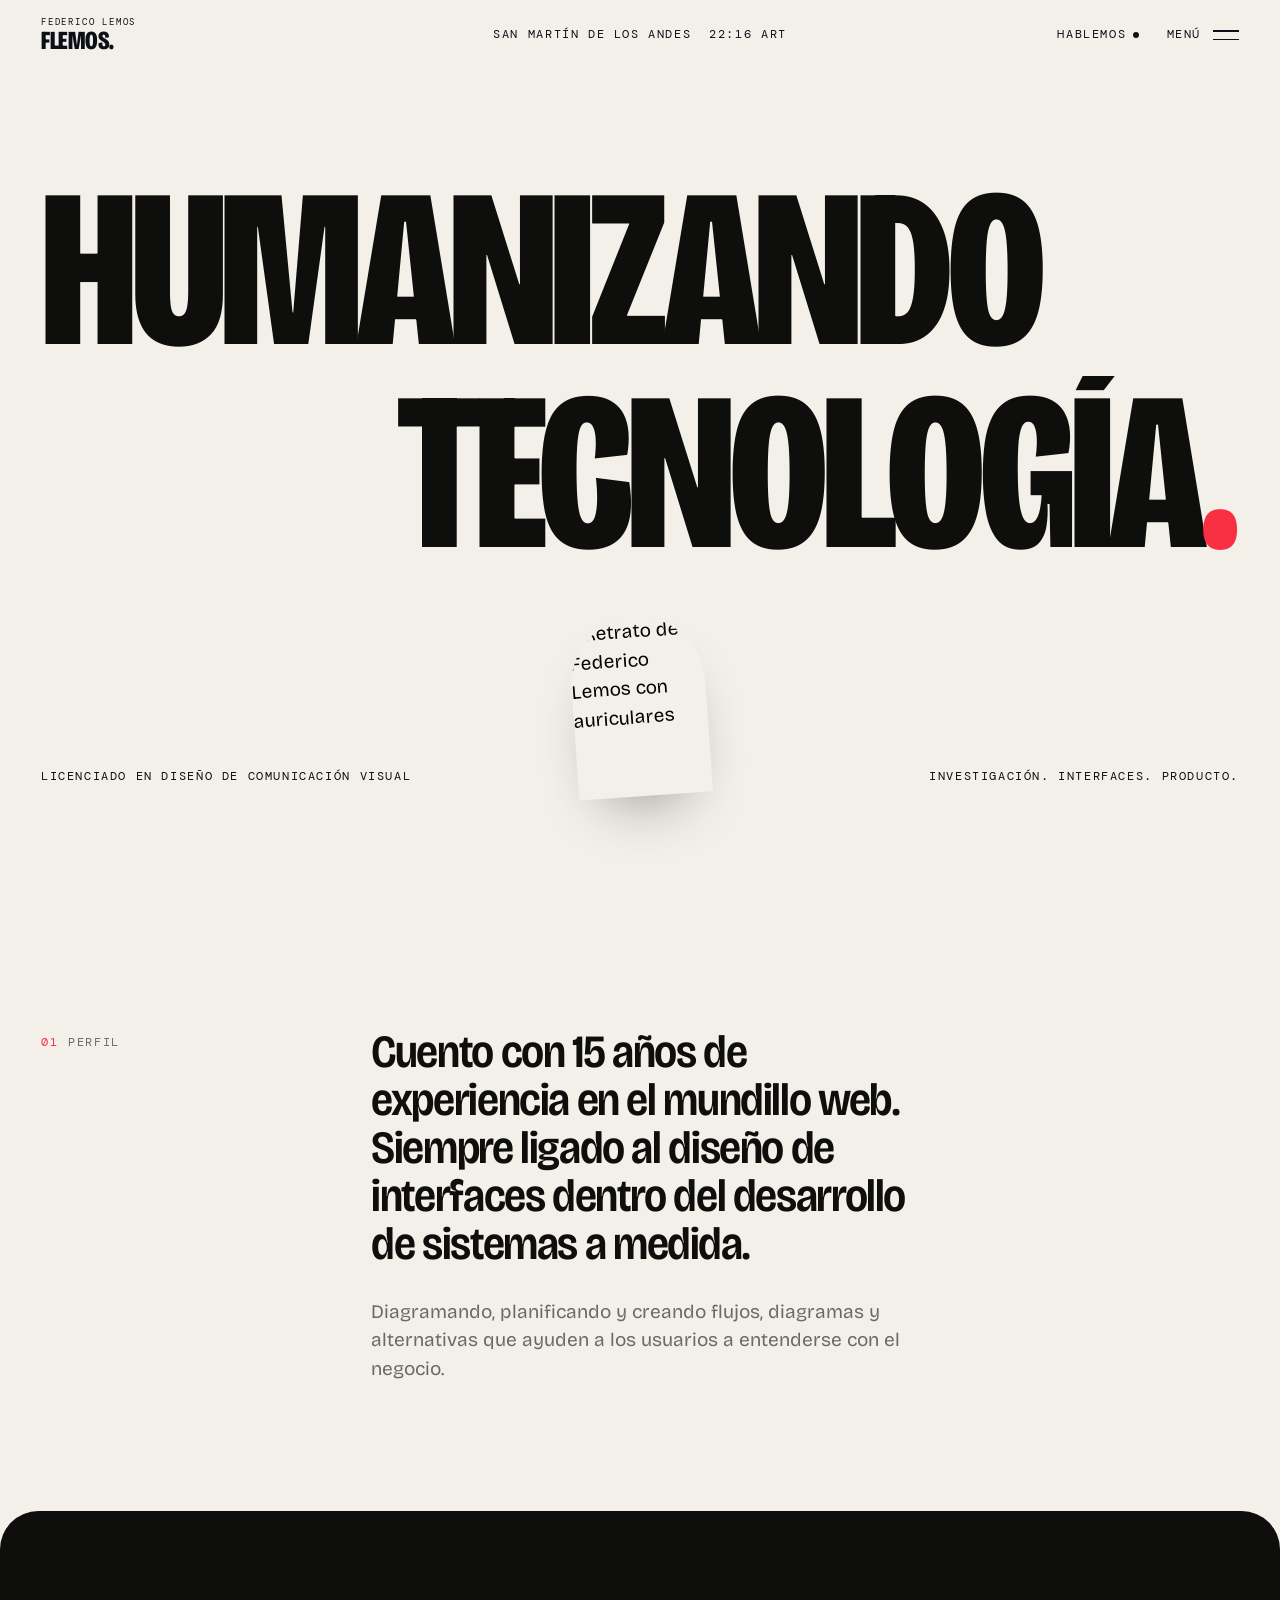
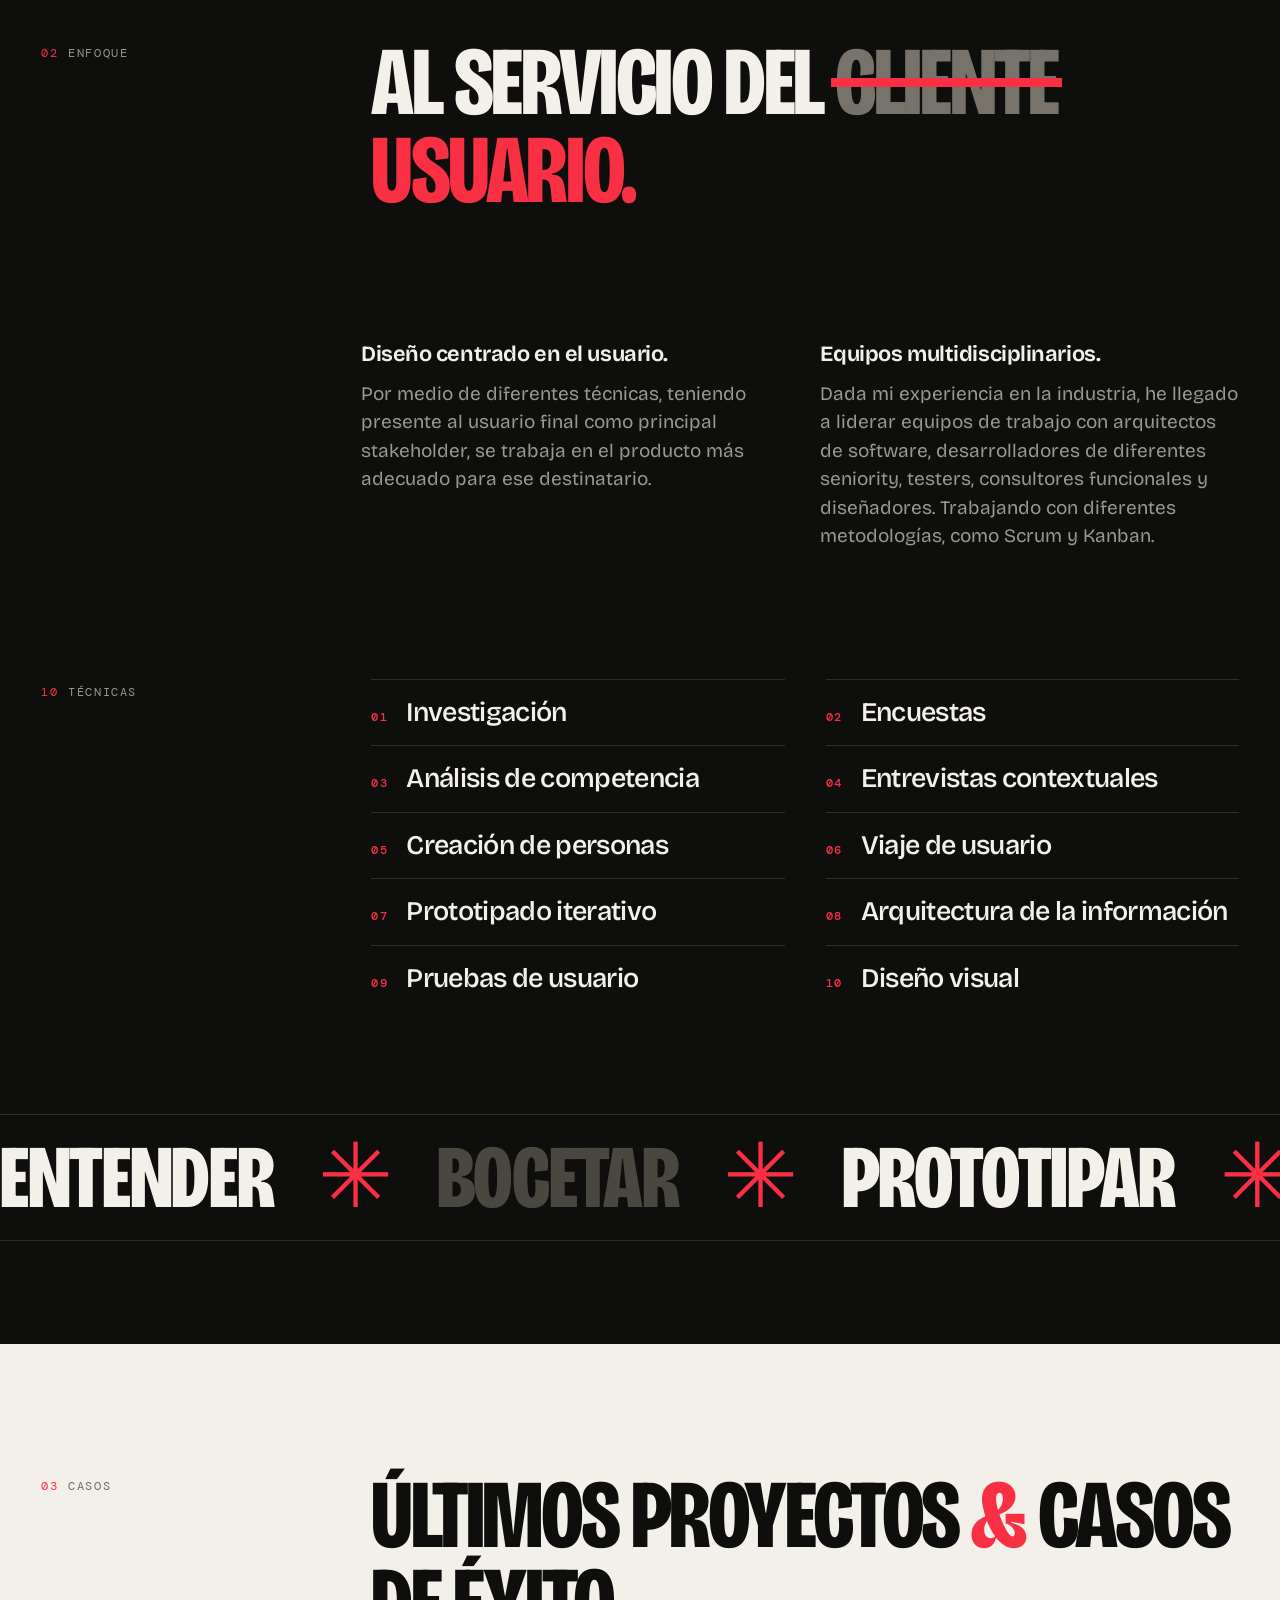
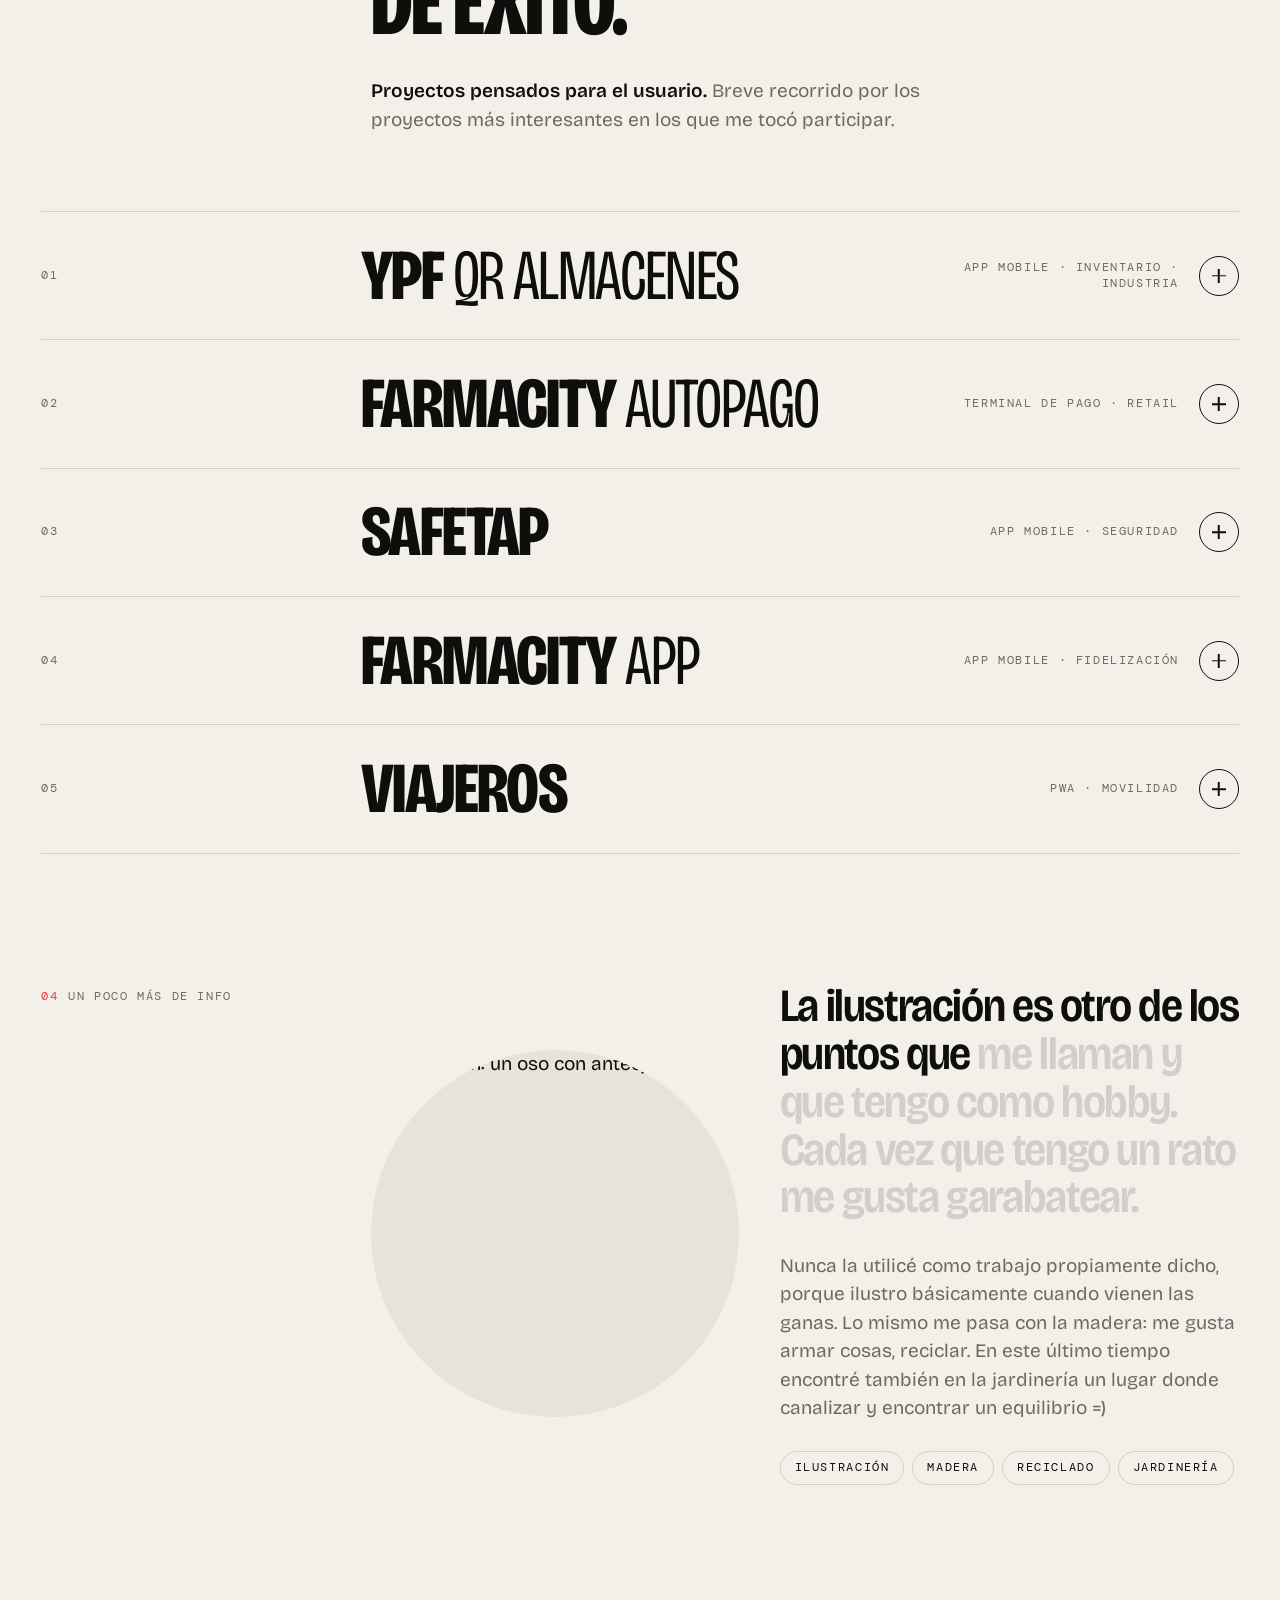
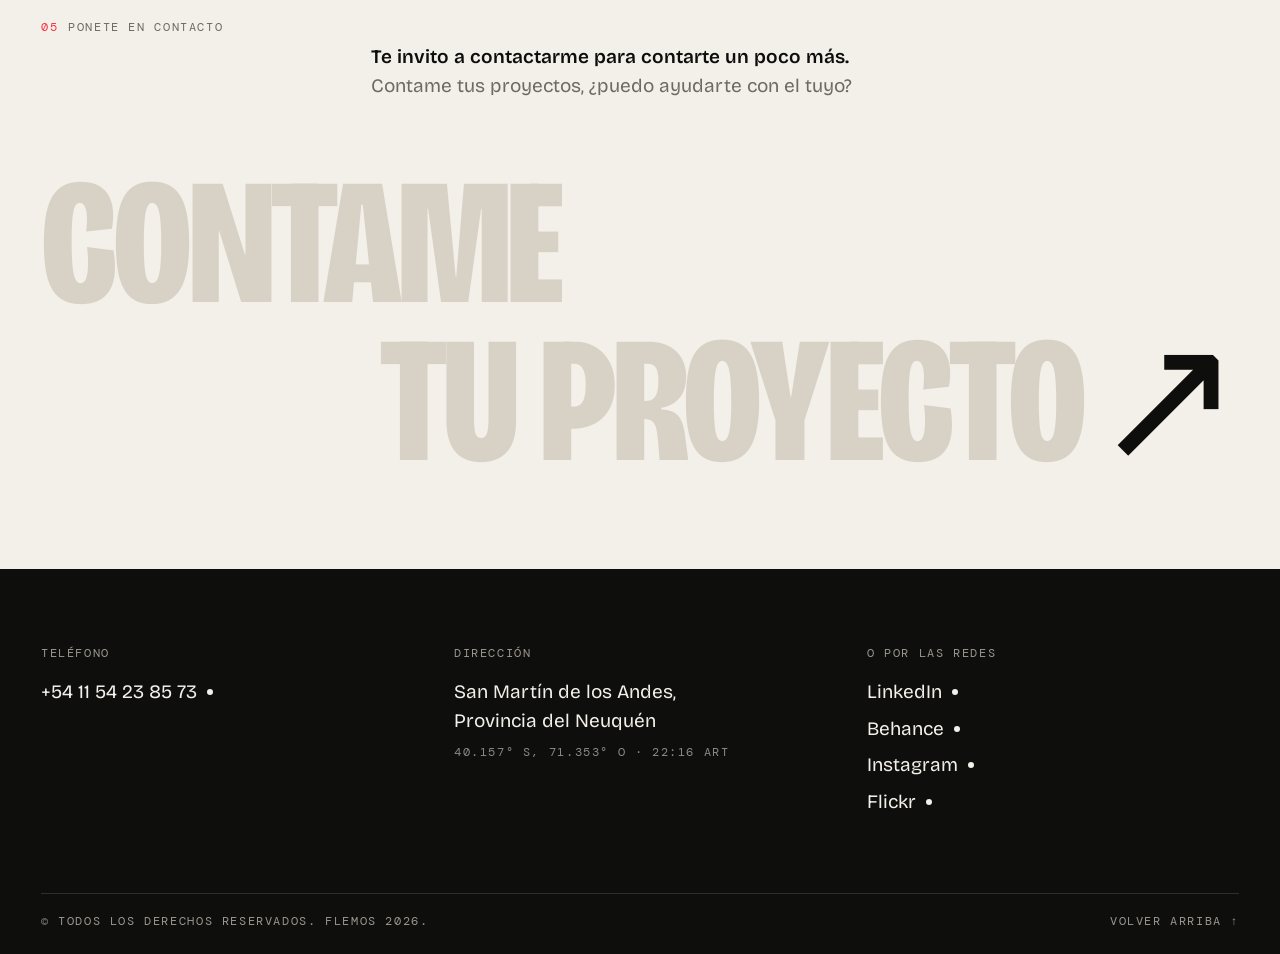
==== estudio/index.html @ dd72699f "Nueva propuesta de diseño en /estudio, inspirada en estudios editoriales Versión separada del sitio " ====
<!DOCTYPE html>
<html lang="es">
<head>
	<meta charset="utf-8" />
	<meta name="viewport" content="width=device-width, initial-scale=1" />
	<title>FLEMOS · Diseño de interfaces centrado en el usuario</title>
	<meta name="description" content="Consultor de diseño con más de 15 años de experiencia en diseño de interfaces web y aplicaciones. Humanizando tecnología desde San Martín de los Andes, Neuquén." />
	<meta name="theme-color" content="#0e0e0c" />
	<link rel="preconnect" href="https://fonts.googleapis.com" />
	<link rel="preconnect" href="https://fonts.gstatic.com" crossorigin />
	<link href="https://fonts.googleapis.com/css2?family=Bricolage+Grotesque:opsz,wdth,wght@12..96,75..100,200..800&family=DM+Mono:wght@400;500&display=swap" rel="stylesheet" />
	<link rel="stylesheet" href="estudio.css" />
	<script>document.documentElement.classList.add('js');</script>
	<!-- Global site tag (gtag.js) - Google Analytics -->
	<script async src="https://www.googletagmanager.com/gtag/js?id=UA-168720884-1"></script>
	<script>
		window.dataLayer = window.dataLayer || [];
		function gtag() { dataLayer.push(arguments); }
		gtag('js', new Date());
		gtag('config', 'UA-168720884-1');
	</script>
</head>

<body>
	<a class="skip" href="#perfil">Saltar al contenido</a>

	<!-- Cabecera -->
	<header class="top" id="top">
		<a href="#inicio" class="brand" aria-label="Flemos, inicio">
			<span class="brand-small">Federico Lemos</span>
			<span class="brand-big">FLEMOS<i>.</i></span>
		</a>
		<div class="top-meta" aria-hidden="true">
			<span class="mono">San Martín de los Andes</span>
			<span class="mono" data-clock>--:--</span>
		</div>
		<nav class="top-nav" aria-label="Principal">
			<a href="#contacto" class="mono link-dot">Hablemos</a>
			<button class="menu-btn mono" aria-expanded="false" aria-controls="menu">
				<span class="menu-label">Menú</span>
				<span class="burger" aria-hidden="true"><i></i><i></i></span>
			</button>
		</nav>
	</header>

	<!-- Menú a pantalla completa -->
	<div class="menu" id="menu" hidden>
		<ol class="menu-list">
			<li><a href="#perfil"><span class="mono">01</span>Perfil</a></li>
			<li><a href="#enfoque"><span class="mono">02</span>Enfoque</a></li>
			<li><a href="#casos"><span class="mono">03</span>Casos</a></li>
			<li><a href="#mas"><span class="mono">04</span>Más info</a></li>
			<li><a href="#contacto"><span class="mono">05</span>Contacto</a></li>
		</ol>
		<div class="menu-foot mono">
			<a href="https://www.linkedin.com/in/federicosebastianlemos">LinkedIn</a>
			<a href="https://www.behance.net/federicolemos">Behance</a>
			<a href="https://www.instagram.com/federicolemos/">Instagram</a>
			<a href="https://www.flickr.com/photos/federicolemos">Flickr</a>
		</div>
	</div>

	<main>
		<!-- Hero -->
		<section class="hero" id="inicio">
			<h1 class="hero-title" aria-label="Humanizando tecnología">
				<span class="line"><span>Humanizando</span></span>
				<span class="line"><span class="flex-word" data-flex>tecnología<i>.</i></span></span>
			</h1>
			<div class="hero-foot">
				<p class="mono hero-tag">Licenciado en Diseño de Comunicación Visual</p>
				<figure class="hero-portrait">
					<img src="../images/flemos_x.png" alt="Retrato de Federico Lemos con auriculares" width="959" height="1280" />
				</figure>
				<p class="mono hero-tag right">Investigación. Interfaces. Producto.</p>
			</div>
		</section>

		<!-- Perfil -->
		<section class="block perfil" id="perfil">
			<p class="label mono"><span>01</span> Perfil</p>
			<div class="block-body">
				<h2 class="lead lit">Cuento con 15 años de experiencia en el mundillo web. Siempre ligado al diseño de interfaces dentro del desarrollo de sistemas a medida.</h2>
				<p class="body-text">Diagramando, planificando y creando flujos, diagramas y alternativas que ayuden a los usuarios a entenderse con el negocio.</p>
			</div>
		</section>

		<!-- Enfoque (oscuro) -->
		<section class="dark" id="enfoque">
			<div class="block">
				<p class="label mono"><span>02</span> Enfoque</p>
				<div class="block-body">
					<h2 class="display-md">
						Al servicio del <s class="strike">cliente</s><br />
						<em class="accent">usuario.</em>
					</h2>
				</div>
			</div>

			<div class="block cols">
				<div class="col">
					<h3 class="col-title">Diseño centrado en el usuario.</h3>
					<p>Por medio de diferentes técnicas, teniendo presente al usuario final como principal stakeholder, se trabaja en el producto más adecuado para ese destinatario.</p>
				</div>
				<div class="col">
					<h3 class="col-title">Equipos multidisciplinarios.</h3>
					<p>Dada mi experiencia en la industria, he llegado a liderar equipos de trabajo con arquitectos de software, desarrolladores de diferentes seniority, testers, consultores funcionales y diseñadores. Trabajando con diferentes metodologías, como Scrum y Kanban.</p>
				</div>
			</div>

			<div class="block">
				<p class="label mono"><span>10</span> Técnicas</p>
				<ol class="techniques">
					<li><span class="mono">01</span>Investigación</li>
					<li><span class="mono">02</span>Encuestas</li>
					<li><span class="mono">03</span>Análisis de competencia</li>
					<li><span class="mono">04</span>Entrevistas contextuales</li>
					<li><span class="mono">05</span>Creación de personas</li>
					<li><span class="mono">06</span>Viaje de usuario</li>
					<li><span class="mono">07</span>Prototipado iterativo</li>
					<li><span class="mono">08</span>Arquitectura de la información</li>
					<li><span class="mono">09</span>Pruebas de usuario</li>
					<li><span class="mono">10</span>Diseño visual</li>
				</ol>
			</div>

			<div class="marquee" aria-hidden="true">
				<div class="marquee-track">
					<span>Entender</span><b>✳</b><span>Bocetar</span><b>✳</b><span>Prototipar</span><b>✳</b><span>Probar</span><b>✳</b><span>Iterar</span><b>✳</b>
					<span>Entender</span><b>✳</b><span>Bocetar</span><b>✳</b><span>Prototipar</span><b>✳</b><span>Probar</span><b>✳</b><span>Iterar</span><b>✳</b>
				</div>
			</div>
		</section>

		<!-- Casos -->
		<section class="casos" id="casos">
			<div class="block">
				<p class="label mono"><span>03</span> Casos</p>
				<div class="block-body">
					<h2 class="display-md">Últimos proyectos <em class="accent">&amp;</em> casos de éxito.</h2>
					<p class="body-text"><strong>Proyectos pensados para el usuario.</strong> Breve recorrido por los proyectos más interesantes en los que me tocó participar.</p>
				</div>
			</div>

			<ol class="case-list">
				<li class="case" data-preview="../images/gallery/thumbs/ypf_01.png">
					<button class="case-head" aria-expanded="false">
						<span class="mono case-n">01</span>
						<span class="case-title">YPF <span class="thin">QR Almacenes</span></span>
						<span class="case-side"><span class="mono case-tags">App mobile · Inventario · Industria</span><span class="case-plus" aria-hidden="true"></span></span>
					</button>
					<div class="case-body">
						<div class="case-inner">
							<div class="case-text">
								<p class="case-intro">Aplicación mobile para creación y recuento de inventario de materiales para construcción de instalaciones en la industria de hidrocarburos. Los materiales se encuentran en almacenes, predios techados y al aire libre. Procesamiento de materiales, ingresos y egresos, cambios de ubicación.</p>
								<p>El trabajo fue un primer relevamiento y análisis sobre la operatoria, detectando problemas y oportunidades de mejora que podría brindar la herramienta. Se hicieron entrevistas, relevamiento contextual, unas primeras pantallas y luego un prototipo que se puso a prueba; con este se fue iterando hasta iniciar el desarrollo.</p>
							</div>
							<div class="gallery">
								<a href="../images/gallery/fulls/ypf_01.png" class="wide"><img loading="lazy" src="../images/gallery/thumbs/ypf_01.png" alt="YPF, movilidad de almacenes" /><span class="mono">Relevamiento</span></a>
								<a href="../images/gallery/fulls/ypf_02.png"><img loading="lazy" src="../images/gallery/thumbs/ypf_02.png" alt="Wireframe" /><span class="mono">Wireframe</span></a>
								<a href="../images/gallery/fulls/ypf_03.png"><img loading="lazy" src="../images/gallery/thumbs/ypf_03.png" alt="Prototipo" /><span class="mono">Prototipo</span></a>
							</div>
						</div>
					</div>
				</li>

				<li class="case" data-preview="../images/gallery/thumbs/farmacity_autopago_01.png">
					<button class="case-head" aria-expanded="false">
						<span class="mono case-n">02</span>
						<span class="case-title">Farmacity <span class="thin">Autopago</span></span>
						<span class="case-side"><span class="mono case-tags">Terminal de pago · Retail</span><span class="case-plus" aria-hidden="true"></span></span>
					</button>
					<div class="case-body">
						<div class="case-inner">
							<div class="case-text">
								<p class="case-intro">Aplicación para terminales de pago, donde los clientes realizan el escaneo de los productos que van a comprar y efectúan el pago de los mismos.</p>
								<p>En un primer momento se buscó entender las necesidades de los clientes, potenciales usuarios, y conocer con qué problemas se encontraban a diario los cajeros para que el usuario los pueda sortear. Se hicieron entrevistas a clientes y a cajeros de diversas sucursales, se crearon arquetipos de usuarios y flujos de usuario, y empezamos con los primeros bocetos, llegando a un prototipo que pusimos a prueba en una simulación en la tienda piloto. Fuimos refinando y ajustando mientras avanzábamos con el diseño; las siguientes pruebas se realizaron sobre mockups con un diseño definido, iterando por medio de viaje de usuario y otras pruebas, hasta finalizar el proyecto.</p>
							</div>
							<div class="gallery">
								<a href="../images/gallery/fulls/farmacity_autopago_01.png" class="wide"><img loading="lazy" src="../images/gallery/thumbs/farmacity_autopago_01.png" alt="Pruebas de usuario en sucursal" /><span class="mono">Pruebas en sucursal</span></a>
								<a href="../images/gallery/fulls/farmacity_autopago_02.png"><img loading="lazy" src="../images/gallery/thumbs/farmacity_autopago_02.png" alt="Wireframe" /><span class="mono">Wireframe</span></a>
								<a href="../images/gallery/fulls/farmacity_autopago_03.png"><img loading="lazy" src="../images/gallery/thumbs/farmacity_autopago_03.png" alt="Prototipo" /><span class="mono">Prototipo</span></a>
							</div>
						</div>
					</div>
				</li>

				<li class="case" data-preview="../images/gallery/thumbs/safetap_03.png">
					<button class="case-head" aria-expanded="false">
						<span class="mono case-n">03</span>
						<span class="case-title">Safetap</span>
						<span class="case-side"><span class="mono case-tags">App mobile · Seguridad</span><span class="case-plus" aria-hidden="true"></span></span>
					</button>
					<div class="case-body">
						<div class="case-inner">
							<div class="case-text">
								<p class="case-intro">Aplicación mobile para mujeres de fraternidades que recibía información de un dispositivo o botón antipánico, con el fin de socorrer a una mujer atacada en el menor tiempo posible, disparando alertas a los usuarios socorristas más cercanos.</p>
								<p>En un primer momento se buscó entender el objetivo y el contexto por medio de entrevistas con perfiles que nos indicó el cliente, quien ya tenía un trabajo bastante grande de marketing. Con esa información creamos un prototipo e hicimos pruebas de concepto, para luego entregar un primer flujo, que también se puso a prueba y sirvió para ajustar y refinar detalles antes de trabajar en el prototipo navegable y los aspectos visuales.</p>
							</div>
							<div class="gallery">
								<a href="../images/gallery/fulls/safetap_01.png" class="wide"><img loading="lazy" src="../images/gallery/thumbs/safetap_01.png" alt="Pruebas de usuario en la consultora" /><span class="mono">Pruebas de usuario</span></a>
								<a href="../images/gallery/fulls/safetap_02.png"><img loading="lazy" src="../images/gallery/thumbs/safetap_02.png" alt="Wireframe" /><span class="mono">Wireframe</span></a>
								<a href="../images/gallery/fulls/safetap_03.png"><img loading="lazy" src="../images/gallery/thumbs/safetap_03.png" alt="Prototipo" /><span class="mono">Prototipo</span></a>
							</div>
						</div>
					</div>
				</li>

				<li class="case" data-preview="../images/gallery/thumbs/farmacity_app_01.png">
					<button class="case-head" aria-expanded="false">
						<span class="mono case-n">04</span>
						<span class="case-title">Farmacity <span class="thin">App</span></span>
						<span class="case-side"><span class="mono case-tags">App mobile · Fidelización</span><span class="case-plus" aria-hidden="true"></span></span>
					</button>
					<div class="case-body">
						<div class="case-inner">
							<div class="case-text">
								<p class="case-intro">Aplicación mobile para fidelizar clientes. Por medio de descuentos personalizados se buscaba invitar a los clientes a ser parte de un programa donde, además de descuentos, encontraran información de interés, acercamiento al e-commerce, sucursales cercanas y sus servicios, y la posibilidad de buscar y reservar medicamentos.</p>
								<p>El trabajo consistió en entrevistas con el negocio para entender el objetivo, encuestas en sucursal, perfiles de personas y los primeros bocetos, que pasaron a convertirse en un prototipo, el cual se puso a prueba con usuarios para refinar y ajustar detalles antes de empezar el desarrollo.</p>
							</div>
							<div class="gallery">
								<a href="../images/gallery/fulls/farmacity_app_01.png" class="wide"><img loading="lazy" src="../images/gallery/thumbs/farmacity_app_01.png" alt="Ensayo de pruebas de usuario en la oficina" /><span class="mono">Ensayo de pruebas</span></a>
								<a href="../images/gallery/fulls/farmacity_app_02.png"><img loading="lazy" src="../images/gallery/thumbs/farmacity_app_02.png" alt="Wireframe" /><span class="mono">Wireframe</span></a>
								<a href="../images/gallery/fulls/farmacity_app_03.png"><img loading="lazy" src="../images/gallery/thumbs/farmacity_app_03.png" alt="Prototipo" /><span class="mono">Prototipo</span></a>
							</div>
						</div>
					</div>
				</li>

				<li class="case" data-preview="../images/gallery/thumbs/viajando_01.png">
					<button class="case-head" aria-expanded="false">
						<span class="mono case-n">05</span>
						<span class="case-title">Viajeros</span>
						<span class="case-side"><span class="mono case-tags">PWA · Movilidad</span><span class="case-plus" aria-hidden="true"></span></span>
					</button>
					<div class="case-body">
						<div class="case-inner">
							<div class="case-text">
								<p class="case-intro">Aplicación mobile para compartir viajes, con el fin de conseguir compañía, compartir gastos, bajar la emisión de gases y brindar ayuda a otra persona.</p>
								<p>La solución nace de la necesidad de varios grupos de WhatsApp del interior del país, donde trasladarse de un lugar a otro es complicado, caro, hay poca frecuencia y el viaje a dedo es un factor común. Para eso se buscó una solución por medio de una PWA.</p>
							</div>
							<div class="gallery single">
								<a href="../images/gallery/fulls/viajando_01.png" class="wide"><img loading="lazy" src="../images/gallery/thumbs/viajando_01.png" alt="Wireframe" /><span class="mono">Wireframe</span></a>
							</div>
						</div>
					</div>
				</li>
			</ol>
			<div class="preview" aria-hidden="true"><img alt="" /></div>
		</section>

		<!-- Más info -->
		<section class="mas" id="mas">
			<div class="block">
				<p class="label mono"><span>04</span> Un poco más de info</p>
				<div class="block-body mas-grid">
					<figure class="bear">
						<img loading="lazy" src="../images/flemos_z.png" alt="Ilustración: un oso con anteojos y pipa" width="683" height="625" />
					</figure>
					<div>
						<p class="lead lit">La ilustración es otro de los puntos que me llaman y que tengo como hobby. Cada vez que tengo un rato me gusta garabatear.</p>
						<p class="body-text">Nunca la utilicé como trabajo propiamente dicho, porque ilustro básicamente cuando vienen las ganas. Lo mismo me pasa con la madera: me gusta armar cosas, reciclar. En este último tiempo encontré también en la jardinería un lugar donde canalizar y encontrar un equilibrio =)</p>
						<ul class="chips mono">
							<li>Ilustración</li><li>Madera</li><li>Reciclado</li><li>Jardinería</li>
						</ul>
					</div>
				</div>
			</div>
		</section>

		<!-- Contacto -->
		<section class="contacto" id="contacto">
			<div class="block">
				<p class="label mono"><span>05</span> Ponete en contacto</p>
				<div class="block-body">
					<p class="body-text"><strong>Te invito a contactarme para contarte un poco más.</strong> Contame tus proyectos, ¿puedo ayudarte con el tuyo?</p>
				</div>
			</div>
			<a class="cta" href="tel:+541154238573">
				<span class="cta-line"><span>Contame</span></span>
				<span class="cta-line"><span>tu proyecto<i class="arrow" aria-hidden="true">↗</i></span></span>
			</a>
		</section>
	</main>

	<footer class="foot">
		<div class="foot-grid">
			<div>
				<h3 class="mono">Teléfono</h3>
				<a href="tel:+541154238573" class="link-dot">+54 11 54 23 85 73</a>
			</div>
			<div>
				<h3 class="mono">Dirección</h3>
				<p>San Martín de los Andes,<br />Provincia del Neuquén</p>
				<p class="mono dim">40.157° S, 71.353° O · <span data-clock>--:--</span></p>
			</div>
			<div>
				<h3 class="mono">O por las redes</h3>
				<ul class="foot-links">
					<li><a class="link-dot" href="https://www.linkedin.com/in/federicosebastianlemos">LinkedIn</a></li>
					<li><a class="link-dot" href="https://www.behance.net/federicolemos">Behance</a></li>
					<li><a class="link-dot" href="https://www.instagram.com/federicolemos/">Instagram</a></li>
					<li><a class="link-dot" href="https://www.flickr.com/photos/federicolemos">Flickr</a></li>
				</ul>
			</div>
		</div>
		<div class="foot-bottom mono">
			<span>© Todos los derechos reservados. flemos <span data-year>2026</span>.</span>
			<a href="#inicio">Volver arriba ↑</a>
		</div>
	</footer>

	<!-- Visor de imágenes -->
	<dialog class="lightbox" aria-label="Imagen ampliada">
		<button class="lb-close mono" aria-label="Cerrar">Cerrar ✕</button>
		<button class="lb-nav prev" aria-label="Imagen anterior">←</button>
		<figure><img alt="" /><figcaption class="mono"></figcaption></figure>
		<button class="lb-nav next" aria-label="Imagen siguiente">→</button>
	</dialog>

	<div class="cursor" aria-hidden="true"><span class="mono">Ver</span></div>

	<script src="estudio.js"></script>
</body>
</html>
---- estudio/estudio.css ----
/* FLEMOS · propuesta "estudio" */
:root {
	--paper: #f3f0ea;
	--paper-2: #e8e3d9;
	--ink: #0e0e0c;
	--ink-2: #1a1a17;
	--mute: #6d6a63;
	--line: rgba(14, 14, 12, .14);
	--accent: #f93044;
	--display: "Bricolage Grotesque", "Arial Narrow", system-ui, sans-serif;
	--mono: "DM Mono", ui-monospace, Menlo, monospace;
	--gutter: clamp(16px, 3.2vw, 48px);
	--ease: cubic-bezier(.2, .7, .1, 1);
}

*, *::before, *::after { box-sizing: border-box; }
html { scroll-behavior: smooth; -webkit-text-size-adjust: 100%; }
body {
	margin: 0;
	background: var(--paper);
	color: var(--ink);
	font-family: var(--display);
	font-variation-settings: "opsz" 16;
	font-size: clamp(16px, 1.05vw + 8px, 19px);
	line-height: 1.5;
	overflow-x: hidden;
	-webkit-font-smoothing: antialiased;
}
img { display: block; max-width: 100%; height: auto; }
a { color: inherit; }
button { font: inherit; color: inherit; background: none; border: 0; padding: 0; cursor: pointer; }
::selection { background: var(--accent); color: #fff; }
:focus-visible { outline: 2px solid var(--accent); outline-offset: 3px; }

.mono {
	font-family: var(--mono);
	font-size: 11.5px;
	letter-spacing: .14em;
	text-transform: uppercase;
	line-height: 1.4;
}
.accent { color: var(--accent); font-style: normal; }
.dim { opacity: .55; }

.skip { position: absolute; left: -999px; top: 8px; z-index: 100; background: var(--ink); color: var(--paper); padding: 8px 12px; }
.skip:focus { left: 8px; }

/* Links con punto (subrayado que crece) */
.link-dot { text-decoration: none; position: relative; display: inline-flex; align-items: center; gap: .55em; }
.link-dot::after { content: ""; width: 6px; height: 6px; border-radius: 50%; background: currentColor; transition: transform .35s var(--ease), background .35s; }
.link-dot:hover::after { transform: scale(1.8); background: var(--accent); }

/* ---------- Cabecera ---------- */
.top {
	position: fixed; inset: 0 0 auto 0; z-index: 50;
	display: grid; grid-template-columns: 1fr auto 1fr; align-items: center;
	padding: 18px var(--gutter);
	color: #fff; mix-blend-mode: difference;
	pointer-events: none;
	transition: transform .5s var(--ease);
}
.top.hide { transform: translateY(-110%); }
.top > * { pointer-events: auto; }
.brand { text-decoration: none; display: flex; flex-direction: column; line-height: .9; justify-self: start; }
.brand-small { font-family: var(--mono); font-size: 9px; letter-spacing: .2em; text-transform: uppercase; margin-bottom: 3px; }
.brand-big { font-weight: 800; font-size: 26px; letter-spacing: -.01em; font-variation-settings: "wdth" 80, "opsz" 96; }
.brand-big i { font-style: normal; }
.top-meta { display: flex; gap: 18px; }
.top-nav { justify-self: end; display: flex; align-items: center; gap: 28px; }
.menu-btn { display: flex; align-items: center; gap: 12px; }
.burger { width: 26px; height: 10px; position: relative; }
.burger i { position: absolute; left: 0; right: 0; height: 1.5px; background: currentColor; transition: transform .45s var(--ease), top .45s var(--ease); }
.burger i:first-child { top: 0; }
.burger i:last-child { top: 8.5px; }
.menu-open .burger i:first-child { top: 4.25px; transform: rotate(45deg); }
.menu-open .burger i:last-child { top: 4.25px; transform: rotate(-45deg); }

/* ---------- Menú ---------- */
.menu {
	position: fixed; inset: 0; z-index: 40;
	background: var(--ink); color: var(--paper);
	display: flex; flex-direction: column; justify-content: center;
	padding: 100px var(--gutter) 40px;
	clip-path: inset(0 0 100% 0);
	transition: clip-path .7s var(--ease);
}
.menu[hidden] { display: flex; visibility: hidden; }
.menu-open .menu { clip-path: inset(0 0 0 0); visibility: visible; }
.menu-list { list-style: none; margin: 0; padding: 0; }
.menu-list a {
	display: flex; align-items: baseline; gap: 20px; text-decoration: none;
	font-weight: 750; font-size: clamp(44px, 9vw, 128px); line-height: .98; letter-spacing: -.02em;
	font-variation-settings: "wdth" 78, "opsz" 96;
	transition: color .3s, transform .5s var(--ease);
}
.menu-list a span { color: var(--mute); letter-spacing: .1em; }
.menu-list a:hover { color: var(--accent); transform: translateX(14px); }
.menu-foot { display: flex; gap: 24px; flex-wrap: wrap; margin-top: 48px; }
.menu-foot a { text-decoration: none; opacity: .7; }
.menu-foot a:hover { opacity: 1; color: var(--accent); }

/* ---------- Hero ---------- */
.hero {
	min-height: 100svh;
	display: flex; flex-direction: column; justify-content: center;
	padding: 110px var(--gutter) 40px;
	position: relative;
}
.hero-title {
	margin: 0; text-transform: uppercase;
	font-weight: 800; font-size: clamp(52px, 17.6vw, 330px);
	line-height: .86; letter-spacing: -.028em;
	font-variation-settings: "wdth" 75, "opsz" 96;
}
.line { display: block; overflow: hidden; padding: 0 .06em .04em 0; margin-right: -.06em; }
.line > span { display: inline-block; }
.line:nth-child(2) { text-align: right; }
.js .hero-title .line > span.flex-word { transition: transform 1.1s .12s var(--ease), font-variation-settings .5s var(--ease); }
.hero-title i { font-style: normal; color: var(--accent); letter-spacing: 0; }

.hero-foot {
	display: grid; grid-template-columns: 1fr auto 1fr; align-items: end; gap: 24px;
	margin-top: clamp(24px, 3vw, 44px);
}
.hero-tag.right { text-align: right; }
.hero-portrait {
	margin: 0; width: clamp(110px, 10.5vw, 170px); aspect-ratio: 3/4; overflow: hidden;
	border-radius: 999px 999px 8px 8px;
	transform: rotate(-4deg);
	box-shadow: 0 30px 60px -30px rgba(0,0,0,.45);
}
.hero-portrait img { width: 100%; height: 100%; object-fit: cover; filter: grayscale(1) contrast(1.1); transition: filter .6s, transform .8s var(--ease); }
.hero-portrait:hover img { filter: none; transform: scale(1.06); }


/* ---------- Bloques ---------- */
.block {
	display: grid; grid-template-columns: minmax(0, 3fr) minmax(0, 9fr); gap: 24px var(--gutter);
	padding: clamp(64px, 10vw, 150px) var(--gutter) 0;
}
.label { margin: .6em 0 0; color: var(--mute); display: flex; gap: 10px; }
.label span { color: var(--accent); }
.lead {
	margin: 0; font-weight: 600; font-size: clamp(26px, 3.6vw, 58px);
	line-height: 1.04; letter-spacing: -.03em; font-variation-settings: "wdth" 90, "opsz" 72;
	max-width: 22ch;
}
.body-text { max-width: 46ch; margin: 1.6em 0 0; color: var(--mute); }
.body-text strong { color: var(--ink); font-weight: 600; }
.display-md {
	margin: 0; font-weight: 750; text-transform: uppercase;
	font-size: clamp(42px, 7.6vw, 140px); line-height: .9; letter-spacing: -.025em;
	font-variation-settings: "wdth" 76, "opsz" 96;
}

/* Texto que se ilumina al hacer scroll */
.lit .w { opacity: var(--o, 1); transition: opacity .25s linear; }
.js .lit .w { --o: .14; }

/* ---------- Enfoque (oscuro) ---------- */
.dark { background: var(--ink); color: var(--paper); margin-top: clamp(64px, 10vw, 150px); padding-bottom: clamp(64px, 8vw, 120px); border-radius: clamp(18px, 3vw, 40px) clamp(18px, 3vw, 40px) 0 0; }
.dark .label, .dark .col p { color: #9b978e; }
.strike { text-decoration: none; position: relative; color: #77736b; }
.strike::after {
	content: ""; position: absolute; left: -2%; right: -2%; top: 46%; height: .09em;
	background: var(--accent); transform: scaleX(0); transform-origin: left;
	transition: transform 1s .3s var(--ease);
}
html:not(.js) .strike::after, .strike.in::after { transform: scaleX(1); }
.cols { grid-template-columns: minmax(0, 3fr) minmax(0, 4.5fr) minmax(0, 4.5fr); }
.cols .col:first-child { grid-column: 2; }
.col-title { margin: 0 0 .6em; font-size: clamp(20px, 1.7vw, 28px); line-height: 1.1; font-weight: 650; letter-spacing: -.02em; }
.col p { margin: 0; }

.techniques {
	list-style: none; margin: 0; padding: 0;
	display: grid; grid-template-columns: repeat(2, 1fr); column-gap: var(--gutter);
	counter-reset: t;
}
.techniques li {
	display: flex; align-items: baseline; gap: 18px;
	padding: 18px 0; border-top: 1px solid rgba(243, 240, 234, .14);
	font-size: clamp(20px, 2.1vw, 34px); font-weight: 550; letter-spacing: -.025em; line-height: 1.1;
	transition: color .3s, padding-left .45s var(--ease);
}
.techniques li .mono { color: var(--accent); }
.techniques li:hover { padding-left: 12px; color: var(--accent); }

.marquee { overflow: hidden; margin-top: clamp(64px, 8vw, 120px); border-block: 1px solid rgba(243, 240, 234, .14); padding: 18px 0; }
.marquee-track { display: flex; gap: .5em; width: max-content; animation: marquee 30s linear infinite; font-weight: 800; text-transform: uppercase; font-size: clamp(40px, 7vw, 110px); line-height: 1; letter-spacing: -.015em; font-variation-settings: "wdth" 75, "opsz" 96; }
.marquee-track span:nth-of-type(even) { color: #4a4740; }
.marquee-track b { color: var(--accent); font-weight: 400; }
@keyframes marquee { to { transform: translateX(-50%); } }

/* ---------- Casos ---------- */
.casos { position: relative; }
.case-list { list-style: none; margin: clamp(48px, 6vw, 96px) 0 0; padding: 0 var(--gutter); counter-reset: c; }
.case { border-top: 1px solid var(--line); }
.case:last-child { border-bottom: 1px solid var(--line); }
.case-head {
	width: 100%; text-align: left;
	display: grid; grid-template-columns: minmax(0, 3fr) minmax(0, 6fr) minmax(0, 3fr); gap: 16px var(--gutter); align-items: center;
	padding: clamp(18px, 2.4vw, 34px) 0;
	transition: color .3s;
}
.case-n { color: var(--mute); }
.case-title {
	font-weight: 750; text-transform: uppercase;
	font-size: clamp(34px, 5.6vw, 96px); line-height: .92; letter-spacing: -.022em;
	font-variation-settings: "wdth" 78, "opsz" 96;
	transition: transform .5s var(--ease);
}
.case-title .thin { font-weight: 300; }
.case-side { display: flex; align-items: center; justify-content: flex-end; gap: 20px; }
.case-tags { color: var(--mute); text-align: right; }
.case-plus { flex: none; width: 40px; height: 40px; border: 1px solid currentColor; border-radius: 50%; position: relative; justify-self: end; transition: transform .5s var(--ease), background .3s, color .3s; }
.case-plus::before, .case-plus::after { content: ""; position: absolute; left: 50%; top: 50%; width: 14px; height: 1.5px; background: currentColor; transform: translate(-50%, -50%); }
.case-plus::after { transform: translate(-50%, -50%) rotate(90deg); }
.case-head:hover .case-title { transform: translateX(14px); color: var(--accent); }
.case-head:hover .case-plus { background: var(--ink); color: var(--paper); }
.case.open .case-plus { transform: rotate(45deg); background: var(--accent); border-color: var(--accent); color: #fff; }

.case-body { display: grid; grid-template-rows: 0fr; transition: grid-template-rows .7s var(--ease); }
.case.open .case-body { grid-template-rows: 1fr; }
.case-inner { overflow: hidden; display: grid; grid-template-columns: minmax(0, 3fr) minmax(0, 9fr); gap: 0 var(--gutter); }
.case-text { grid-column: 2; max-width: 62ch; color: var(--mute); }
.case-text p { margin: 0 0 1em; }
.case-intro { color: var(--ink); font-size: 1.15em; line-height: 1.35; letter-spacing: -.01em; }
.gallery { grid-column: 2; display: grid; grid-template-columns: 2fr 1fr 1fr; gap: 12px; padding: 16px 0 clamp(28px, 4vw, 56px); }
.gallery.single { grid-template-columns: 1fr; max-width: 720px; }
.gallery a { position: relative; display: block; overflow: hidden; border-radius: 6px; background: var(--paper-2); aspect-ratio: 3/4; }
.gallery a.wide { aspect-ratio: auto; }
.gallery.single a.wide { aspect-ratio: 3/2; }
.gallery img { width: 100%; height: 100%; object-fit: cover; transition: transform .8s var(--ease); }
.gallery a:hover img { transform: scale(1.05); }
.gallery span { position: absolute; left: 10px; bottom: 10px; background: var(--paper); padding: 5px 8px; border-radius: 4px; font-size: 10px; }

.preview {
	position: fixed; left: 0; top: 0; z-index: 30; width: 300px; aspect-ratio: 3/2;
	pointer-events: none; overflow: hidden; border-radius: 8px;
	opacity: 0; transform: translate3d(var(--x, 0), var(--y, 0), 0) scale(.85) rotate(var(--r, 0deg));
	transition: opacity .3s, transform .5s var(--ease);
	box-shadow: 0 30px 60px -20px rgba(0,0,0,.4);
}
.preview.show { opacity: 1; transform: translate3d(var(--x, 0), var(--y, 0), 0) scale(1) rotate(var(--r, 0deg)); }
.preview img { width: 100%; height: 100%; object-fit: cover; }

/* ---------- Más info ---------- */
.mas-grid { display: grid; grid-template-columns: minmax(0, 4fr) minmax(0, 5fr); gap: var(--gutter); align-items: center; }
.bear { margin: 0; border-radius: 50%; overflow: hidden; aspect-ratio: 1; background: var(--paper-2); }
.bear img { width: 100%; height: 100%; object-fit: cover; }
.chips { display: flex; flex-wrap: wrap; gap: 8px; list-style: none; padding: 0; margin: 28px 0 0; }
.chips li { border: 1px solid var(--line); border-radius: 999px; padding: 8px 14px; transition: background .3s, color .3s; }
.chips li:hover { background: var(--ink); color: var(--paper); }

/* ---------- Contacto ---------- */
.contacto { padding-bottom: clamp(48px, 7vw, 110px); }
.cta {
	display: block; text-decoration: none; padding: clamp(28px, 5vw, 64px) var(--gutter) 0;
	font-weight: 800; text-transform: uppercase;
	font-size: clamp(54px, 14vw, 260px); line-height: .88; letter-spacing: -.02em;
	font-variation-settings: "wdth" 75, "opsz" 96;
}
.cta-line { display: block; }
.cta-line > span {
	display: inline-block;
	color: transparent;
	background: linear-gradient(90deg, var(--accent) var(--fill, 0%), #d8d2c6 var(--fill, 0%));
	-webkit-background-clip: text; background-clip: text;
}
html:not(.js) .cta-line > span, .cta:hover .cta-line > span { --fill: 100%; }
.cta-line:nth-child(2) { text-align: right; }
.cta .arrow { font-style: normal; display: inline-block; font-weight: 300; margin-left: .05em; color: var(--ink); transition: transform .5s var(--ease), color .3s; }
.cta:hover .arrow { transform: translate(.08em, -.08em); color: var(--accent); }

/* ---------- Footer ---------- */
.foot { background: var(--ink); color: var(--paper); padding: clamp(48px, 6vw, 90px) var(--gutter) 24px; }
.foot-grid { display: grid; grid-template-columns: repeat(3, minmax(0, 1fr)); gap: 32px var(--gutter); }
.foot h3 { color: #9b978e; margin: 0 0 16px; font-weight: 400; }
.foot p { margin: 0 0 10px; }
.foot-links { list-style: none; margin: 0; padding: 0; display: grid; gap: 8px; }
.foot a { text-decoration: none; }
.foot-bottom { display: flex; justify-content: space-between; gap: 16px; flex-wrap: wrap; margin-top: clamp(48px, 6vw, 90px); padding-top: 20px; border-top: 1px solid rgba(243, 240, 234, .14); color: #9b978e; }
.foot-bottom a:hover { color: var(--accent); }

/* ---------- Lightbox ---------- */
.lightbox { border: 0; padding: 0; margin: 0; width: 100vw; height: 100vh; max-width: none; max-height: none; background: rgba(14, 14, 12, .96); color: var(--paper); }
.lightbox[open] { display: grid; grid-template-columns: 64px 1fr 64px; align-items: center; }
.lightbox::backdrop { background: transparent; }
.lightbox figure { margin: 0; display: flex; flex-direction: column; align-items: center; gap: 14px; height: 86vh; justify-content: center; }
.lightbox img { max-height: 80vh; max-width: 100%; object-fit: contain; border-radius: 6px; }
.lb-close { position: absolute; top: 20px; right: var(--gutter); }
.lb-nav { font-size: 28px; height: 64px; }
.lb-nav:hover, .lb-close:hover { color: var(--accent); }

/* ---------- Cursor ---------- */
.cursor { display: none; }
@media (hover: hover) and (pointer: fine) {
	.cursor {
		display: grid; place-items: center;
		position: fixed; left: 0; top: 0; z-index: 60; pointer-events: none;
		width: 12px; height: 12px; margin: -6px 0 0 -6px; border-radius: 50%;
		background: var(--accent); color: #fff;
		transform: translate3d(var(--cx, -100px), var(--cy, -100px), 0);
		transition: width .35s var(--ease), height .35s var(--ease), margin .35s var(--ease);
	}
	.cursor span { opacity: 0; font-size: 10px; transition: opacity .2s; }
	.cursor.big { width: 76px; height: 76px; margin: -38px 0 0 -38px; }
	.cursor.big span { opacity: 1; }
}

/* ---------- Animaciones de entrada ---------- */
.js .reveal { opacity: 0; transform: translateY(28px); transition: opacity .9s var(--ease), transform .9s var(--ease); }
.js .reveal.in { opacity: 1; transform: none; }
.js .hero-title .line > span { transform: translateY(105%); transition: transform 1.1s var(--ease); }
.js .hero-title .line:nth-child(2) > span { transition-delay: .12s; }
.loaded .hero-title .line > span { transform: none; }
.js .hero-foot { opacity: 0; transition: opacity 1s .6s; }
.loaded .hero-foot { opacity: 1; }

/* ---------- Responsive ---------- */
@media (max-width: 900px) {
	.top-meta { display: none; }
	.top { grid-template-columns: 1fr auto; }
	.top-nav { gap: 18px; }
	.top-nav .link-dot { display: none; }
	.block, .cols, .case-inner { grid-template-columns: 1fr; }
	.cols .col:first-child, .case-text, .gallery { grid-column: 1; }
	.cols { padding-top: 48px; gap: 36px; }
	.techniques { grid-template-columns: 1fr; }
	.case-head { grid-template-columns: 30px minmax(0, 1fr); row-gap: 10px; }
	.case-side { grid-column: 2; justify-content: space-between; }
	.case-tags { text-align: left; }
	.case-plus { width: 36px; height: 36px; }
	.hero { justify-content: flex-end; padding-bottom: 48px; }
	.gallery { grid-template-columns: 1fr 1fr; }
	.gallery a.wide { grid-column: 1 / -1; }
	.mas-grid { grid-template-columns: 1fr; }
	.bear { max-width: 320px; }
	.foot-grid { grid-template-columns: 1fr; }
	.hero-foot { grid-template-columns: 1fr auto; }
	.hero-tag.right { display: none; }
	.preview { display: none; }
}
@media (max-width: 520px) {
	.hero-title { font-size: 17.8vw; }
	.display-md { font-size: 12vw; }
	.cta { font-size: 16vw; }
	.lightbox[open] { grid-template-columns: 40px 1fr 40px; }
}

@media (prefers-reduced-motion: reduce) {
	html { scroll-behavior: auto; }
	*, *::before, *::after { animation: none !important; transition: none !important; }
	.js .reveal, .js .hero-foot { opacity: 1; transform: none; }
	.js .hero-title .line > span { transform: none; }
	.js .lit .w { --o: 1; }
	.strike::after { transform: scaleX(1); }
}
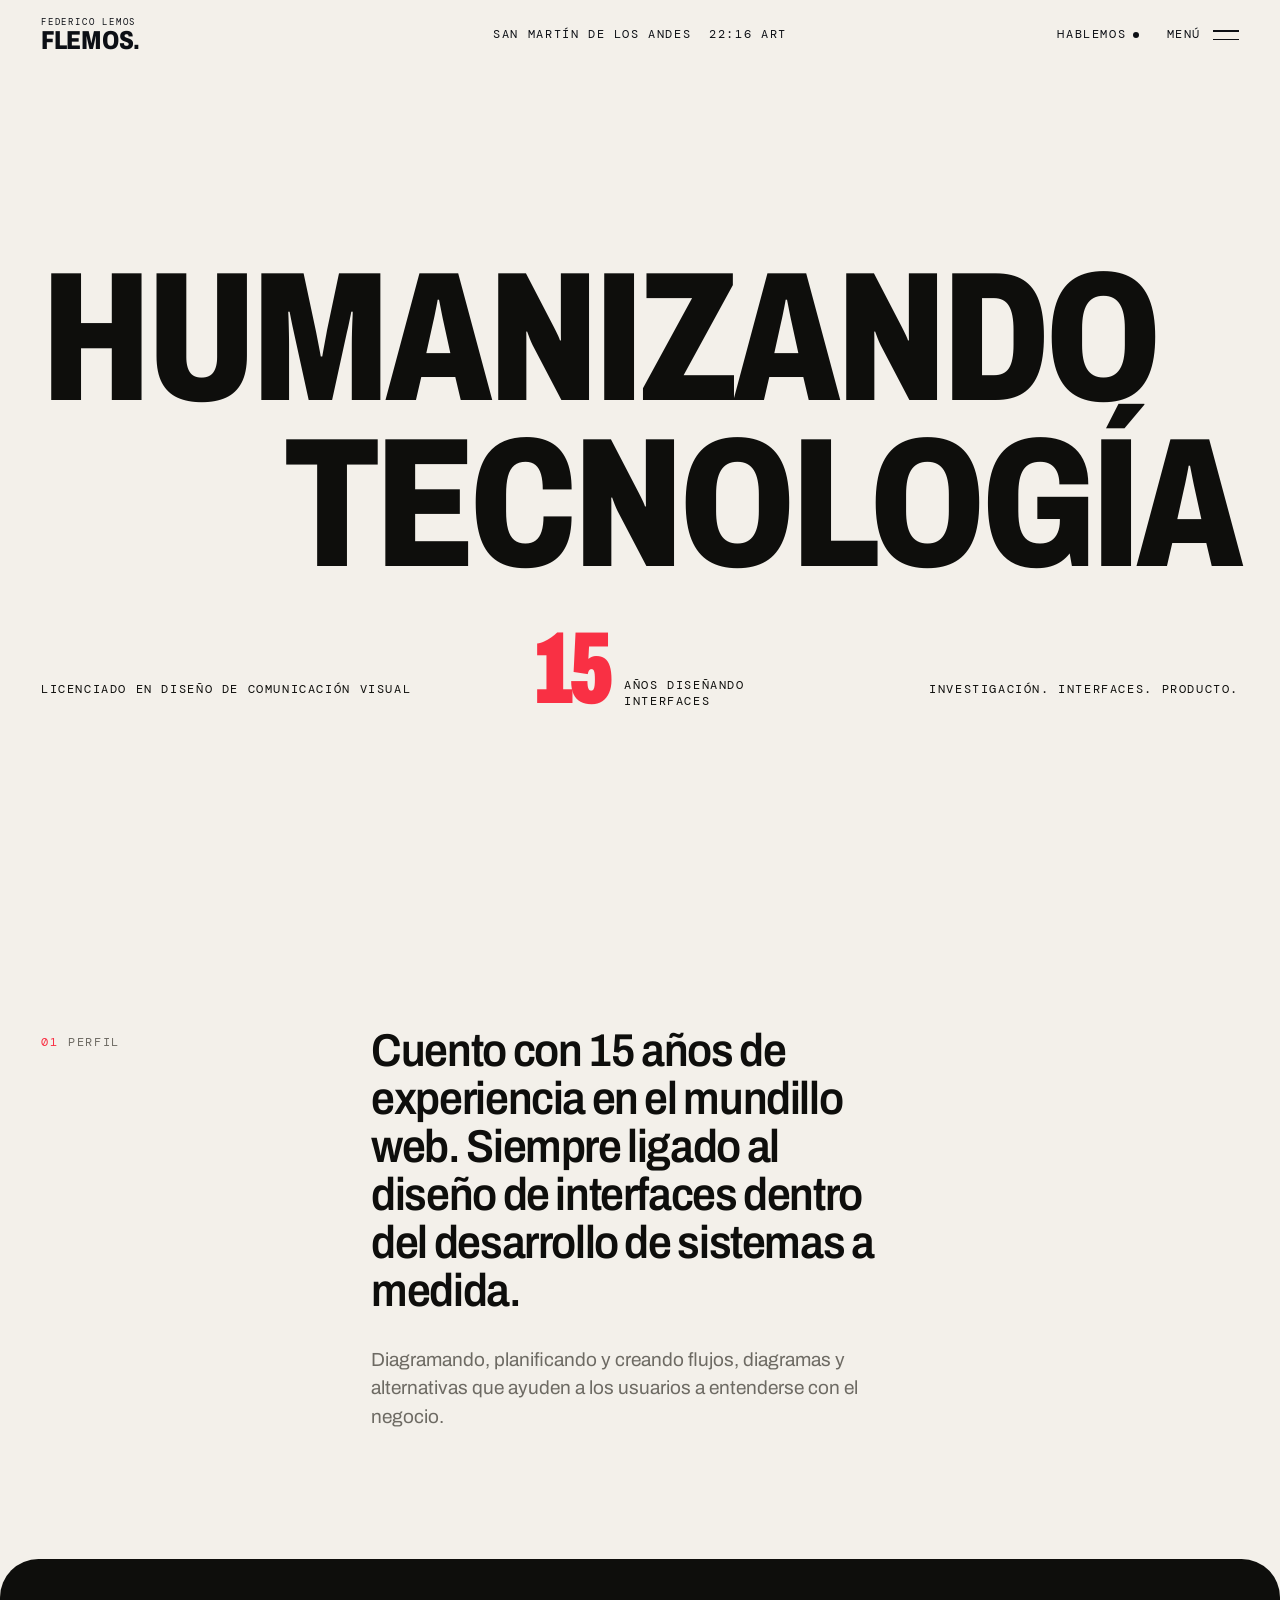
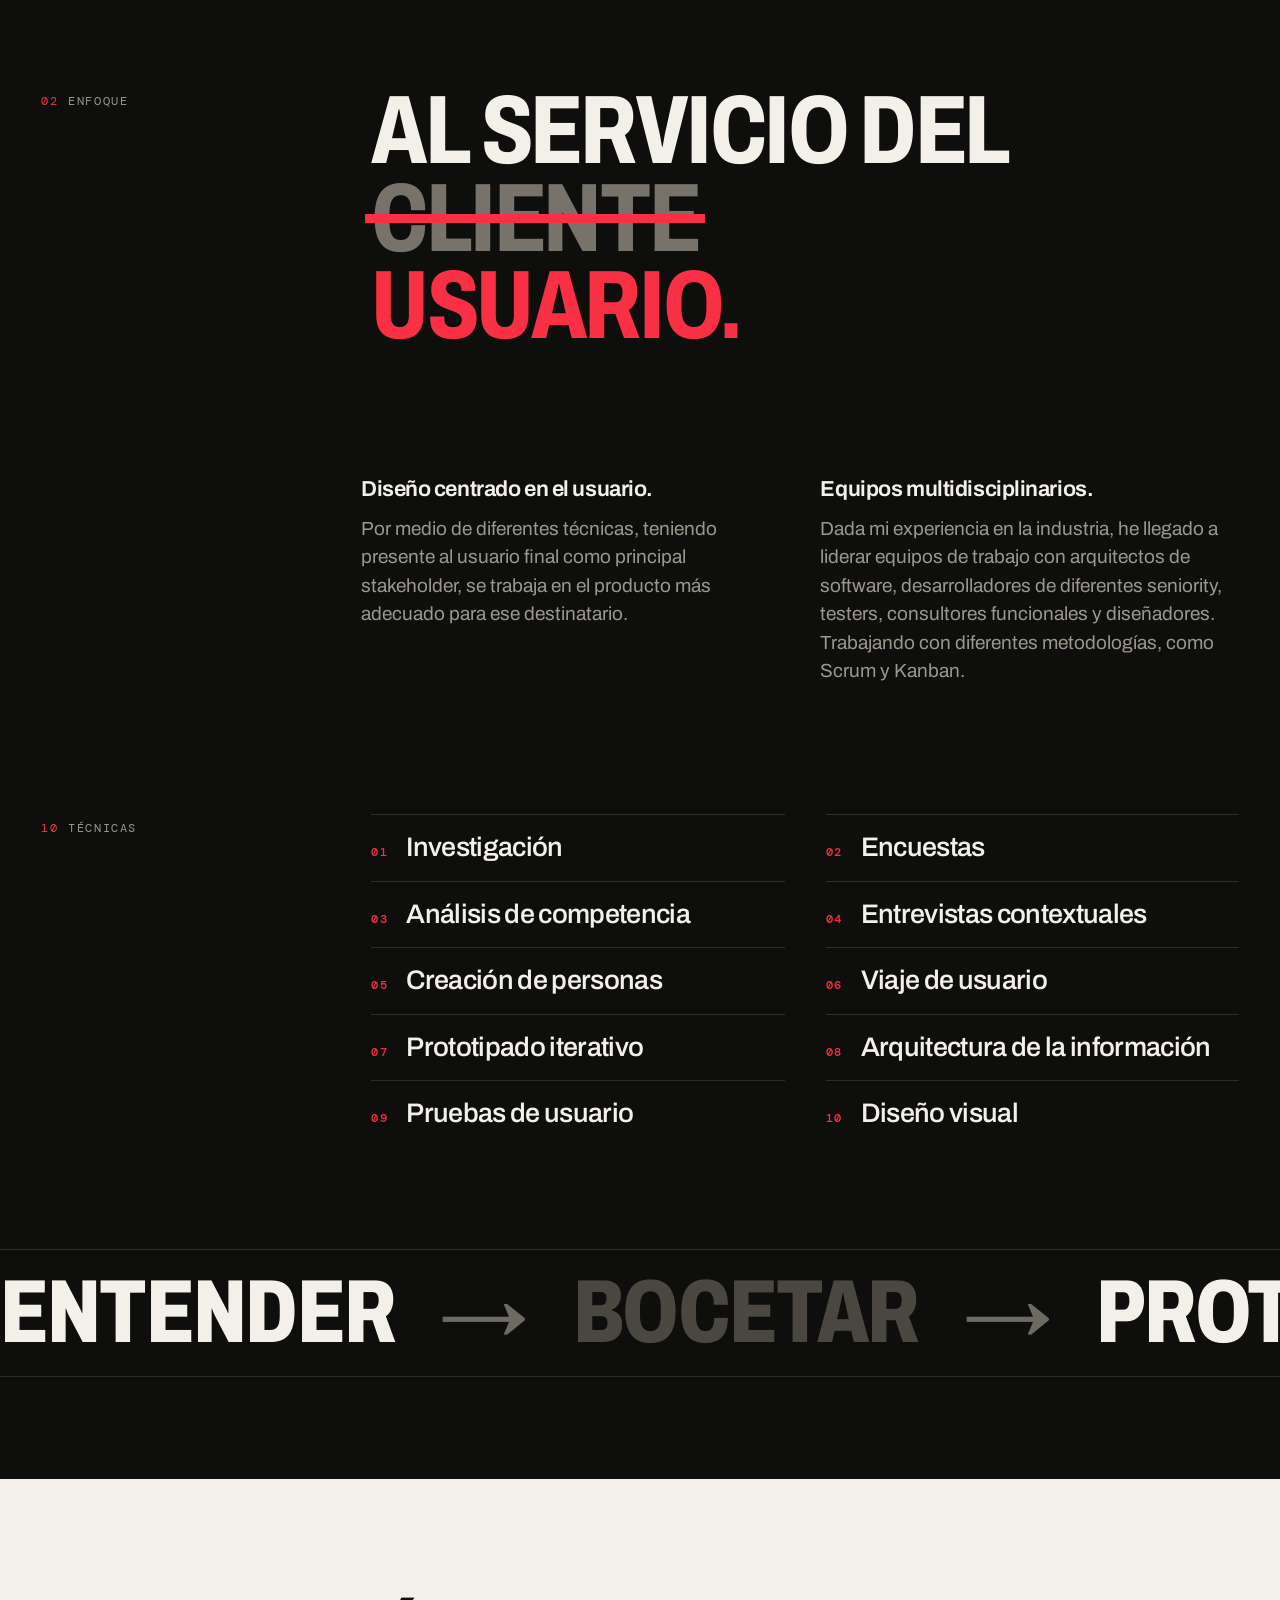
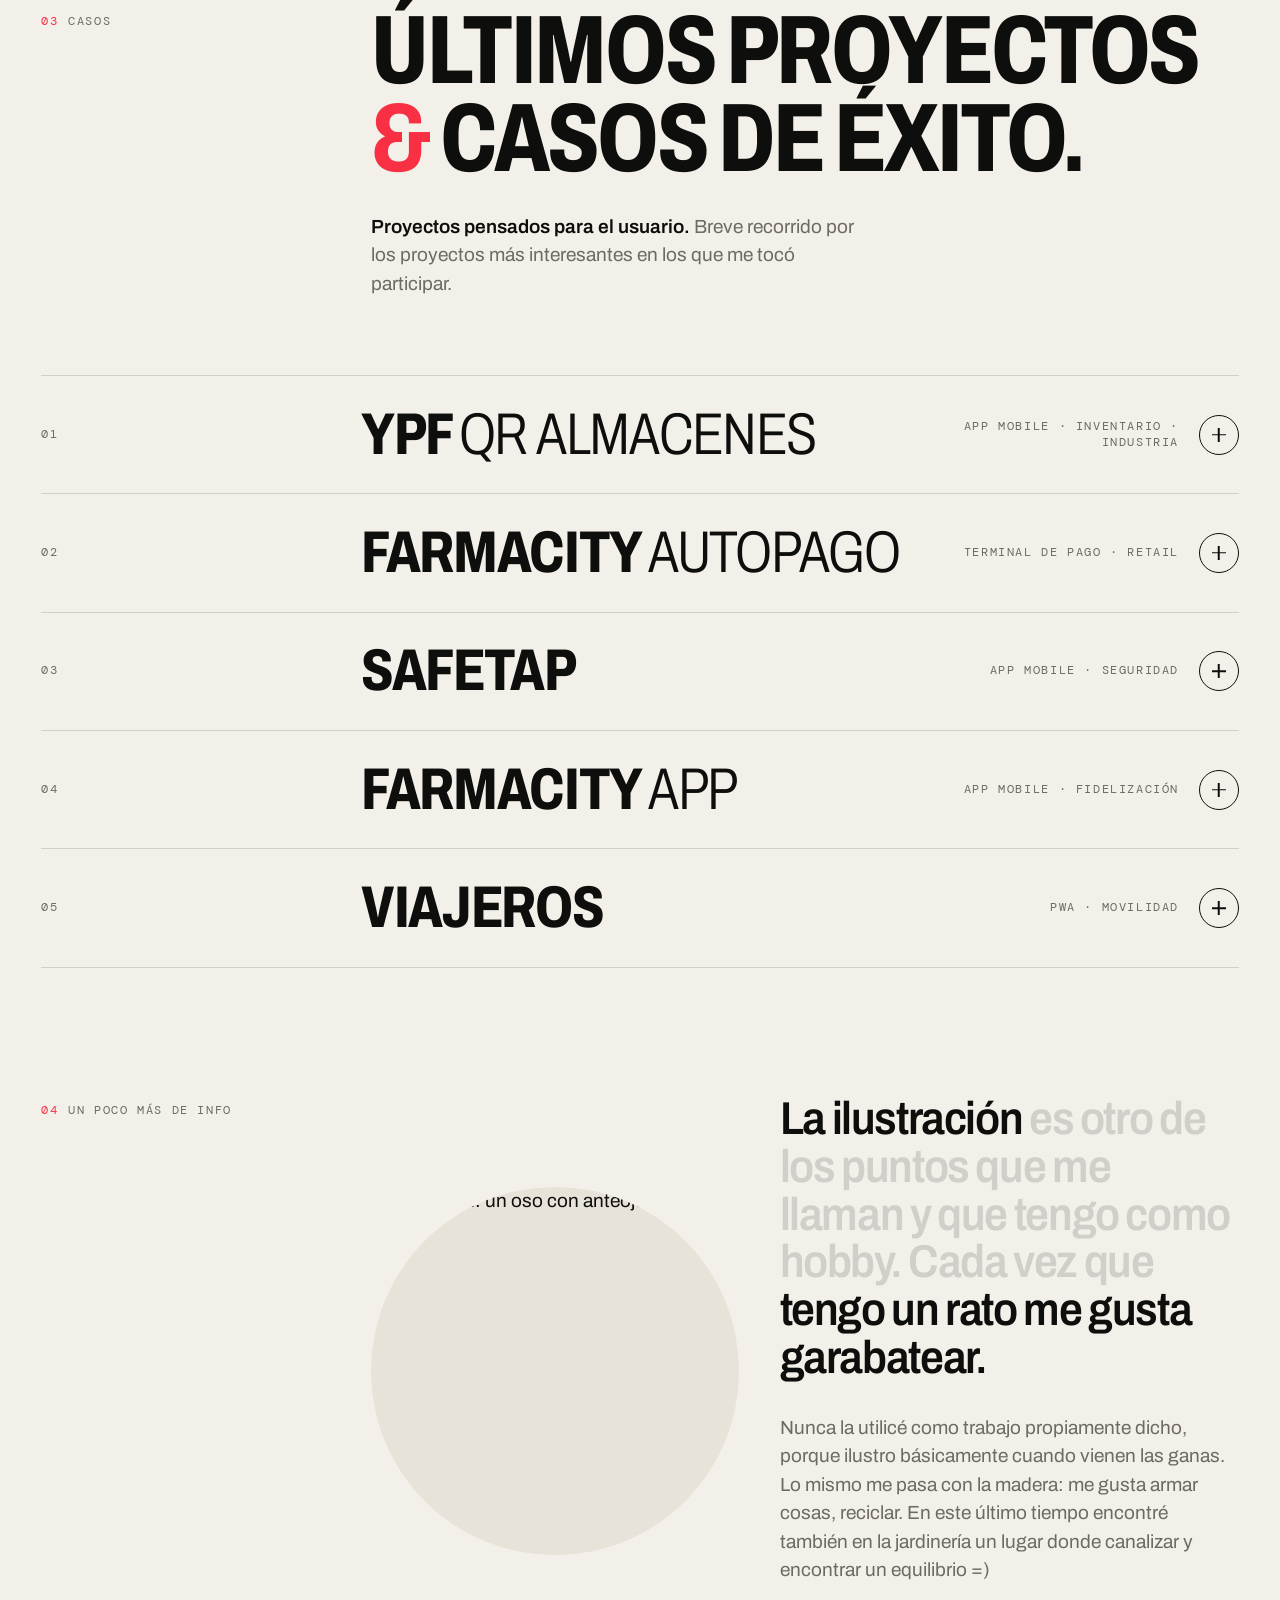
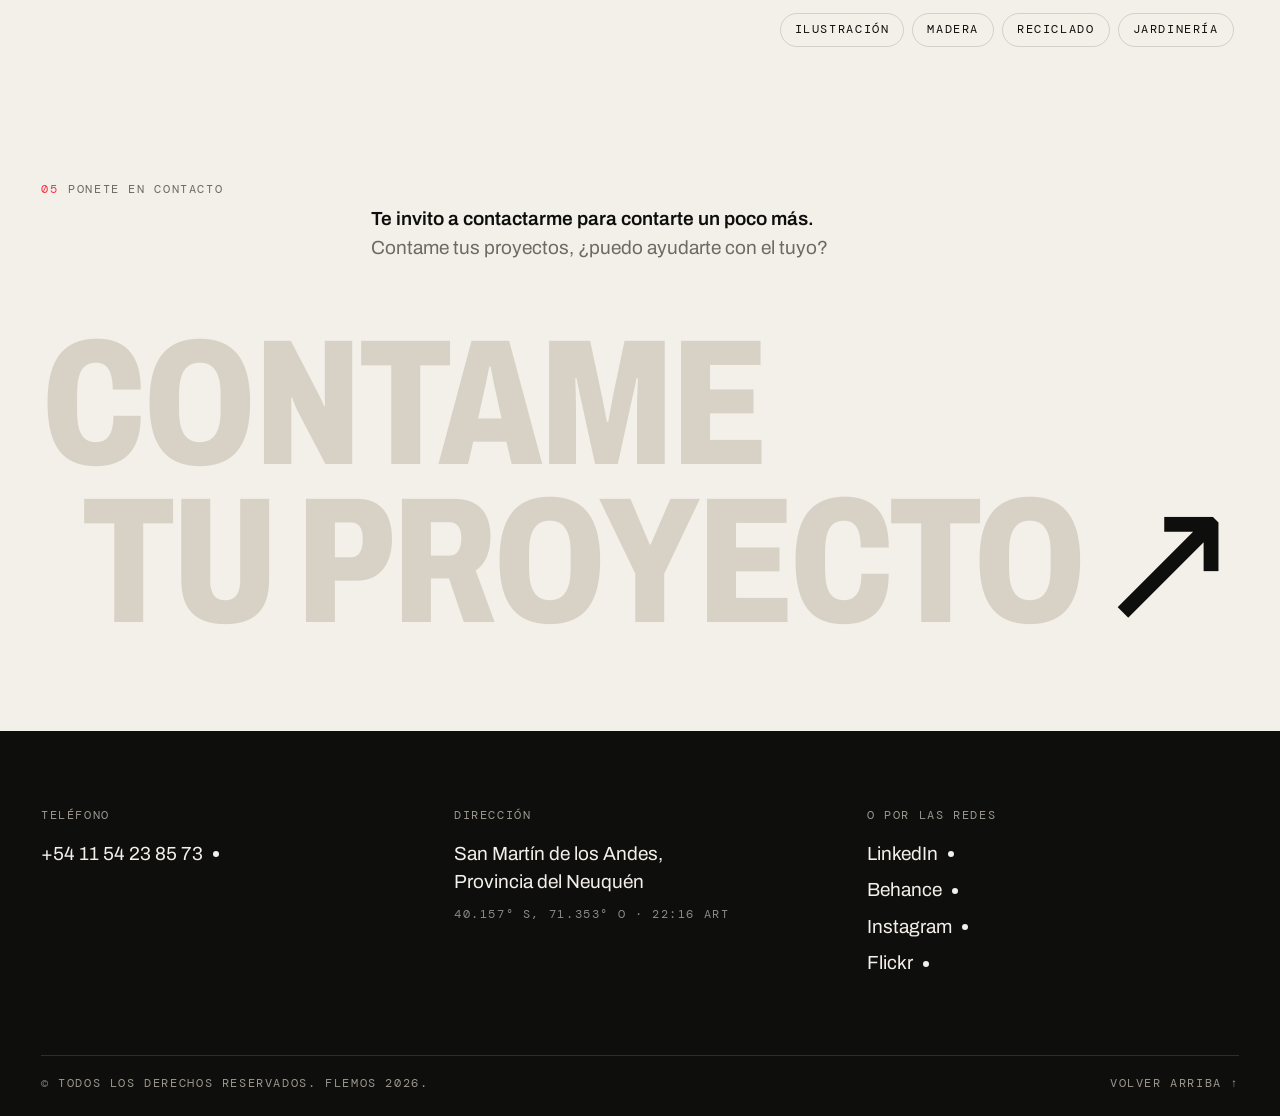
==== commit 15be0290: "Ajustes en /estudio: tipografía Archivo, hero sin efecto ni imagen, flechas en el marquee Co-Authore" ====
--- a/estudio/index.html
+++ b/estudio/index.html
@@ -8,7 +8,7 @@
 	<meta name="theme-color" content="#0e0e0c" />
 	<link rel="preconnect" href="https://fonts.googleapis.com" />
 	<link rel="preconnect" href="https://fonts.gstatic.com" crossorigin />
-	<link href="https://fonts.googleapis.com/css2?family=Bricolage+Grotesque:opsz,wdth,wght@12..96,75..100,200..800&family=DM+Mono:wght@400;500&display=swap" rel="stylesheet" />
+	<link href="https://fonts.googleapis.com/css2?family=Archivo:wdth,wght@62..125,100..900&family=DM+Mono:wght@400;500&display=swap" rel="stylesheet" />
 	<link rel="stylesheet" href="estudio.css" />
 	<script>document.documentElement.classList.add('js');</script>
 	<!-- Global site tag (gtag.js) - Google Analytics -->
@@ -65,13 +65,11 @@
 		<section class="hero" id="inicio">
 			<h1 class="hero-title" aria-label="Humanizando tecnología">
 				<span class="line"><span>Humanizando</span></span>
-				<span class="line"><span class="flex-word" data-flex>tecnología<i>.</i></span></span>
+				<span class="line"><span>tecnología</span></span>
 			</h1>
 			<div class="hero-foot">
 				<p class="mono hero-tag">Licenciado en Diseño de Comunicación Visual</p>
-				<figure class="hero-portrait">
-					<img src="../images/flemos_x.png" alt="Retrato de Federico Lemos con auriculares" width="959" height="1280" />
-				</figure>
+				<div class="hero-stat"><span class="hero-num">15</span><span class="mono">años diseñando<br />interfaces</span></div>
 				<p class="mono hero-tag right">Investigación. Interfaces. Producto.</p>
 			</div>
 		</section>
@@ -126,8 +124,8 @@
 
 			<div class="marquee" aria-hidden="true">
 				<div class="marquee-track">
-					<span>Entender</span><b>✳</b><span>Bocetar</span><b>✳</b><span>Prototipar</span><b>✳</b><span>Probar</span><b>✳</b><span>Iterar</span><b>✳</b>
-					<span>Entender</span><b>✳</b><span>Bocetar</span><b>✳</b><span>Prototipar</span><b>✳</b><span>Probar</span><b>✳</b><span>Iterar</span><b>✳</b>
+					<span>Entender</span><b>→</b><span>Bocetar</span><b>→</b><span>Prototipar</span><b>→</b><span>Probar</span><b>→</b><span>Iterar</span><b>→</b>
+					<span>Entender</span><b>→</b><span>Bocetar</span><b>→</b><span>Prototipar</span><b>→</b><span>Probar</span><b>→</b><span>Iterar</span><b>→</b>
 				</div>
 			</div>
 		</section>
--- a/estudio/estudio.css
+++ b/estudio/estudio.css
@@ -7,7 +7,7 @@
 	--mute: #6d6a63;
 	--line: rgba(14, 14, 12, .14);
 	--accent: #f93044;
-	--display: "Bricolage Grotesque", "Arial Narrow", system-ui, sans-serif;
+	--display: "Archivo", "Arial Narrow", system-ui, sans-serif;
 	--mono: "DM Mono", ui-monospace, Menlo, monospace;
 	--gutter: clamp(16px, 3.2vw, 48px);
 	--ease: cubic-bezier(.2, .7, .1, 1);
@@ -20,7 +20,7 @@
 	background: var(--paper);
 	color: var(--ink);
 	font-family: var(--display);
-	font-variation-settings: "opsz" 16;
+	
 	font-size: clamp(16px, 1.05vw + 8px, 19px);
 	line-height: 1.5;
 	overflow-x: hidden;
@@ -108,14 +108,13 @@
 }
 .hero-title {
 	margin: 0; text-transform: uppercase;
-	font-weight: 800; font-size: clamp(52px, 17.6vw, 330px);
+	font-weight: 800; font-size: clamp(44px, 14.4vw, 280px);
 	line-height: .86; letter-spacing: -.028em;
 	font-variation-settings: "wdth" 75, "opsz" 96;
 }
-.line { display: block; overflow: hidden; padding: 0 .06em .04em 0; margin-right: -.06em; }
+.line { display: block; overflow: hidden; padding: .14em .06em .04em 0; margin: -.14em -.06em 0 0; }
 .line > span { display: inline-block; }
 .line:nth-child(2) { text-align: right; }
-.js .hero-title .line > span.flex-word { transition: transform 1.1s .12s var(--ease), font-variation-settings .5s var(--ease); }
 .hero-title i { font-style: normal; color: var(--accent); letter-spacing: 0; }
 
 .hero-foot {
@@ -123,14 +122,8 @@
 	margin-top: clamp(24px, 3vw, 44px);
 }
 .hero-tag.right { text-align: right; }
-.hero-portrait {
-	margin: 0; width: clamp(110px, 10.5vw, 170px); aspect-ratio: 3/4; overflow: hidden;
-	border-radius: 999px 999px 8px 8px;
-	transform: rotate(-4deg);
-	box-shadow: 0 30px 60px -30px rgba(0,0,0,.45);
-}
-.hero-portrait img { width: 100%; height: 100%; object-fit: cover; filter: grayscale(1) contrast(1.1); transition: filter .6s, transform .8s var(--ease); }
-.hero-portrait:hover img { filter: none; transform: scale(1.06); }
+.hero-stat { display: flex; align-items: flex-end; gap: 14px; }
+.hero-num { font-weight: 900; font-size: clamp(64px, 8vw, 132px); line-height: .78; letter-spacing: -.04em; font-variation-settings: "wdth" 62; color: var(--accent); }
 
 
 /* ---------- Bloques ---------- */
@@ -189,7 +182,7 @@
 .marquee { overflow: hidden; margin-top: clamp(64px, 8vw, 120px); border-block: 1px solid rgba(243, 240, 234, .14); padding: 18px 0; }
 .marquee-track { display: flex; gap: .5em; width: max-content; animation: marquee 30s linear infinite; font-weight: 800; text-transform: uppercase; font-size: clamp(40px, 7vw, 110px); line-height: 1; letter-spacing: -.015em; font-variation-settings: "wdth" 75, "opsz" 96; }
 .marquee-track span:nth-of-type(even) { color: #4a4740; }
-.marquee-track b { color: var(--accent); font-weight: 400; }
+.marquee-track b { color: #6d6a63; font-weight: 300; }
 @keyframes marquee { to { transform: translateX(-50%); } }
 
 /* ---------- Casos ---------- */
@@ -206,7 +199,7 @@
 .case-n { color: var(--mute); }
 .case-title {
 	font-weight: 750; text-transform: uppercase;
-	font-size: clamp(34px, 5.6vw, 96px); line-height: .92; letter-spacing: -.022em;
+	font-size: clamp(28px, 4.6vw, 80px); line-height: .95; letter-spacing: -.022em;
 	font-variation-settings: "wdth" 78, "opsz" 96;
 	transition: transform .5s var(--ease);
 }
@@ -343,7 +336,7 @@
 	.preview { display: none; }
 }
 @media (max-width: 520px) {
-	.hero-title { font-size: 17.8vw; }
+	.hero-title { font-size: 14.8vw; }
 	.display-md { font-size: 12vw; }
 	.cta { font-size: 16vw; }
 	.lightbox[open] { grid-template-columns: 40px 1fr 40px; }
